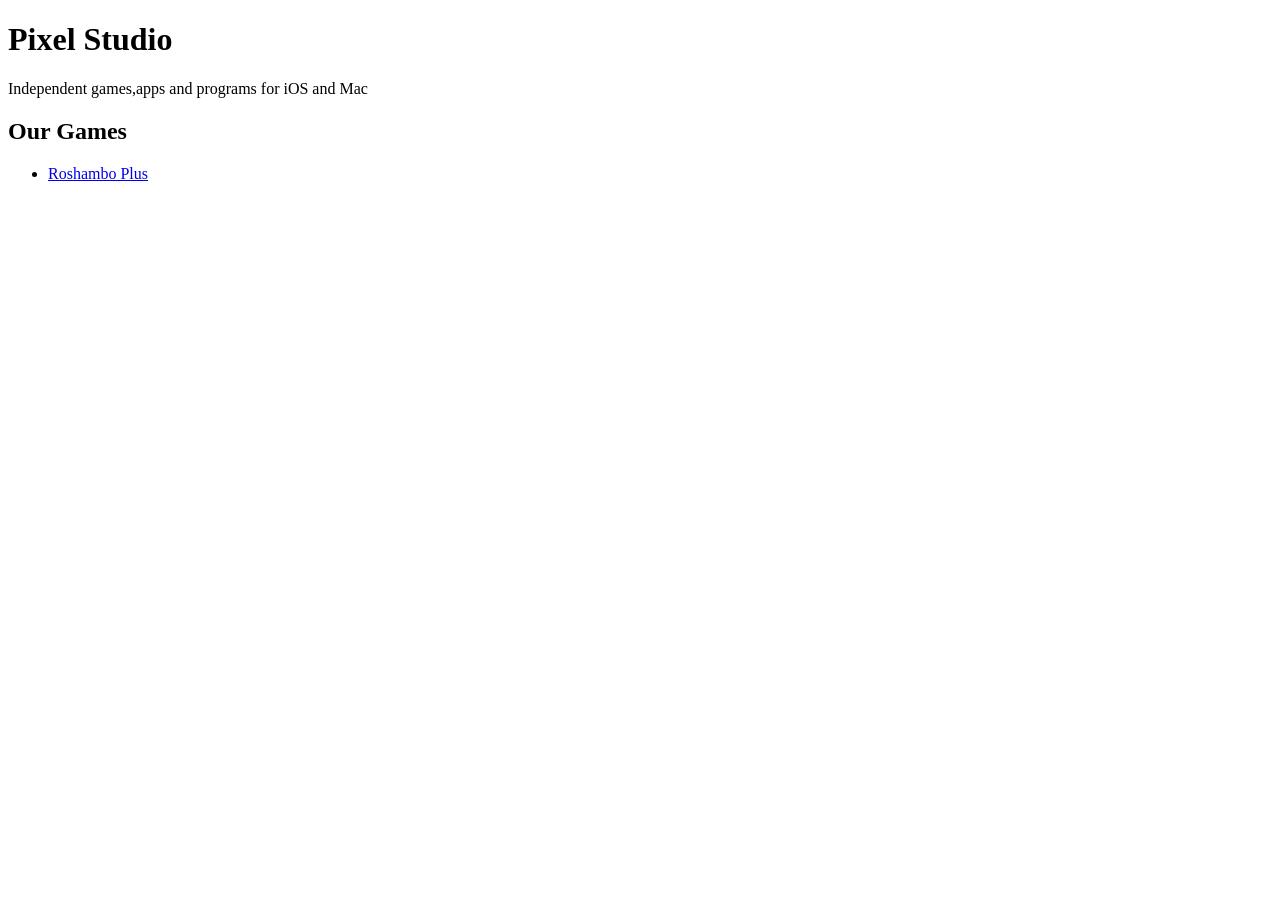
==== index.html @ 21929b38 "Create basic index.html" ====
<!DOCTYPE html>
<html lang="en">
<head>
  <meta charset="UTF-8">
  <meta name="viewport"
        content="width=device-width, initial-scale=1">
  <title>Creative Crow Development</title>
</head>
<body>
  <h1>Pixel Studio</h1>
  <p>Independent games,apps and programs for iOS and Mac</p>

  <h2>Our Games</h2>
  <ul>
    <li><a href="roshambo-plus/">
      Roshambo Plus
    </a></li>
  </ul>
</body>
</html>
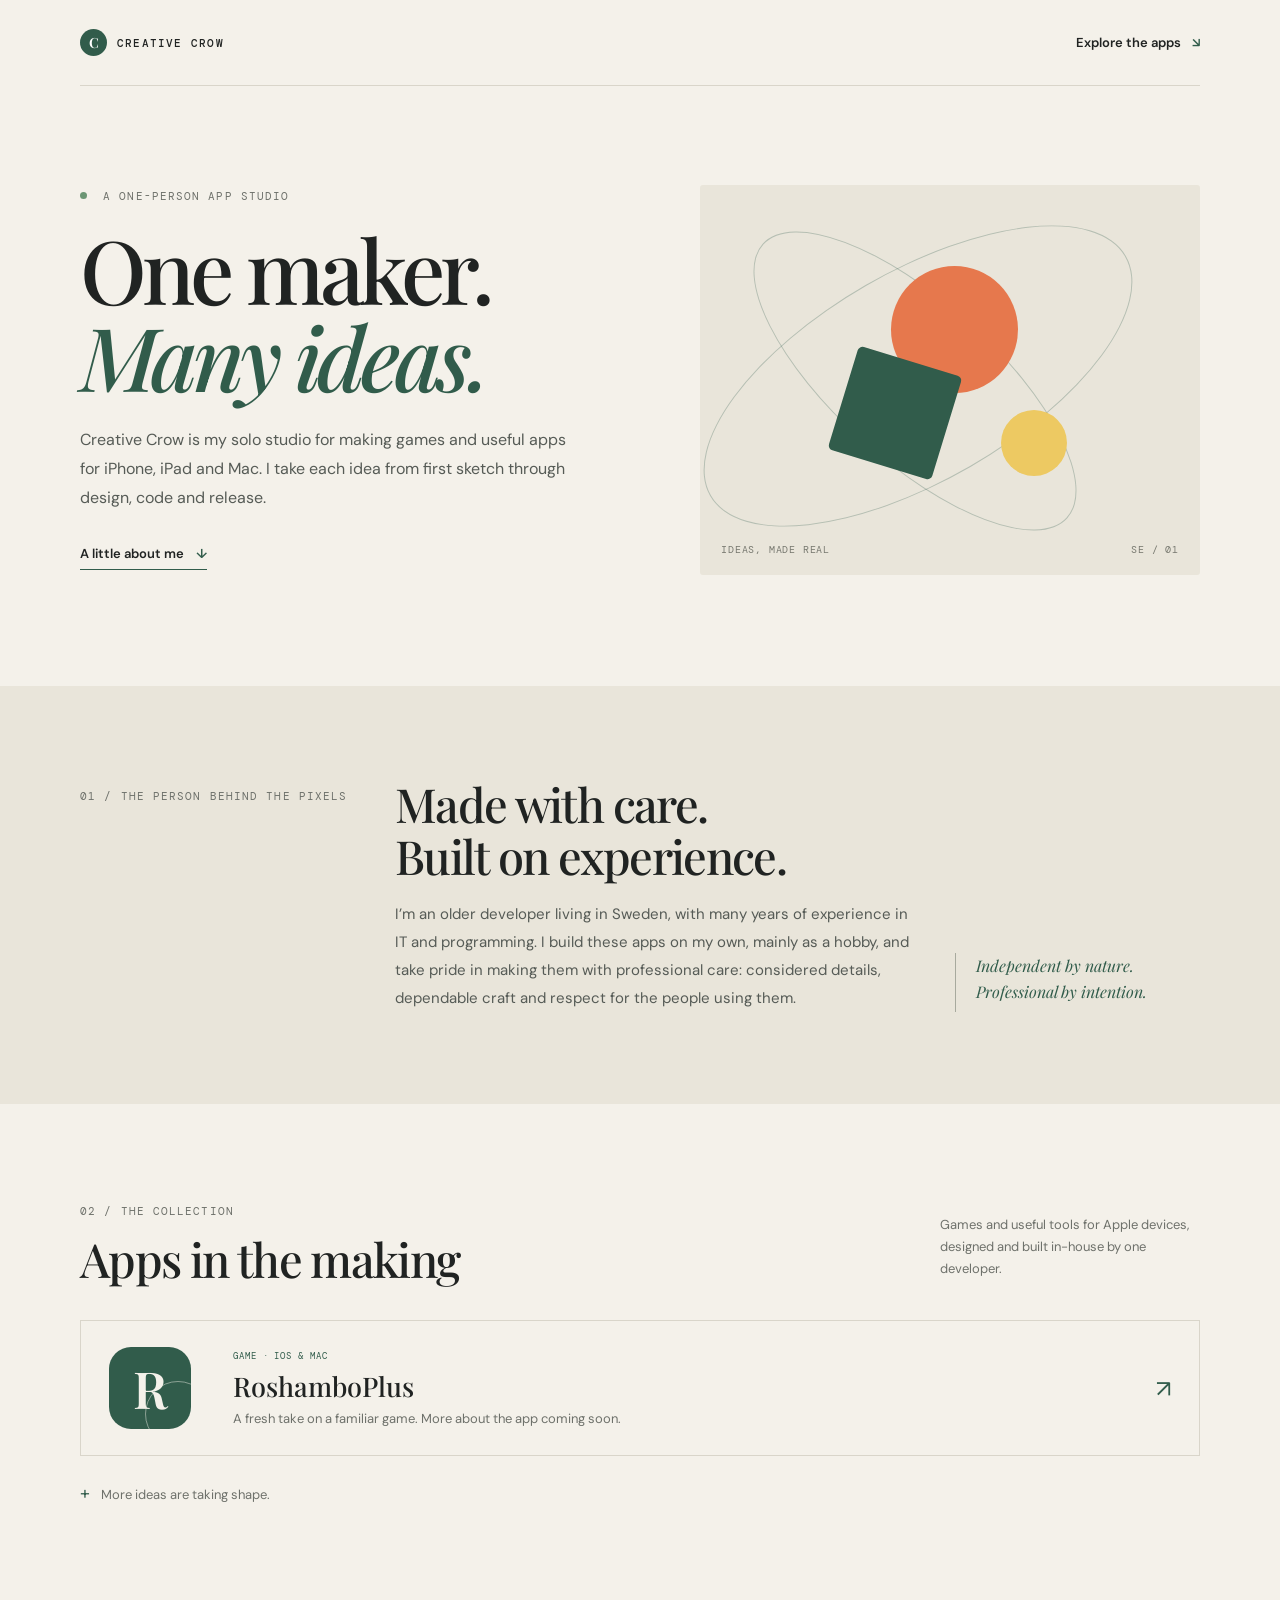
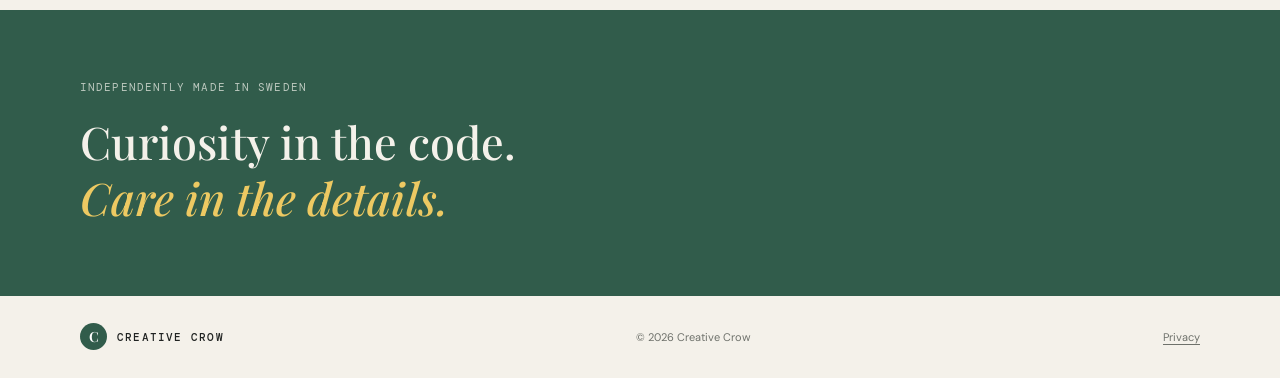
==== commit c16c54fe: "feature: Template info for roshambo-plus" ====
--- a/index.html
+++ b/index.html
@@ -1,20 +1,64 @@
-<!DOCTYPE html>
+<!doctype html>
 <html lang="en">
 <head>
-  <meta charset="UTF-8">
-  <meta name="viewport"
-        content="width=device-width, initial-scale=1">
-  <title>Creative Crow Development</title>
+  <meta charset="utf-8">
+  <meta name="viewport" content="width=device-width, initial-scale=1">
+  <meta name="theme-color" content="#f4f1ea">
+  <meta name="description" content="Independent iOS and Mac apps, thoughtfully made in Sweden by an experienced developer.">
+  <title>Creative Crow — Independent apps, thoughtfully made</title>
+  <link rel="stylesheet" href="styles.css">
 </head>
 <body>
-  <h1>Pixel Studio</h1>
-  <p>Independent games,apps and programs for iOS and Mac</p>
+  <header class="site-header wrap">
+    <a class="wordmark" href="index.html" aria-label="Creative Crow home"><span class="wordmark-mark">C</span> CREATIVE CROW</a>
+    <a class="header-link" href="#apps">Explore the apps <span aria-hidden="true">↘</span></a>
+  </header>
 
-  <h2>Our Games</h2>
-  <ul>
-    <li><a href="roshambo-plus/">
-      Roshambo Plus
-    </a></li>
-  </ul>
+  <main>
+    <section class="hero wrap">
+      <div class="hero-copy">
+        <p class="eyebrow"><span class="status-dot"></span> A one-person app studio</p>
+        <h1>One maker.<br><em>Many ideas.</em></h1>
+        <p class="hero-lede">Creative Crow is my solo studio for making games and useful apps for iPhone, iPad and Mac. I take each idea from first sketch through design, code and release.</p>
+        <a class="text-link" href="#about">A little about me <span aria-hidden="true">↓</span></a>
+      </div>
+      <div class="hero-art" aria-label="Creative Crow studio mark: three colourful shapes in motion" role="img">
+        <div class="orbit orbit-one"></div><div class="orbit orbit-two"></div>
+        <div class="art-sun"></div><div class="art-square"></div><div class="art-orb"></div>
+        <span class="art-caption">IDEAS, MADE REAL</span>
+        <span class="art-index">SE / 01</span>
+      </div>
+    </section>
+
+    <section class="about-band" id="about">
+      <div class="wrap about-grid">
+        <p class="eyebrow">01 / The person behind the pixels</p>
+        <div>
+          <h2>Made with care.<br>Built on experience.</h2>
+          <p>I’m an older developer living in Sweden, with many years of experience in IT and programming. I build these apps on my own, mainly as a hobby, and take pride in making them with professional care: considered details, dependable craft and respect for the people using them.</p>
+        </div>
+        <div class="about-note"><span class="note-line"></span><p>Independent by nature.<br>Professional by intention.</p></div>
+      </div>
+    </section>
+
+    <section class="apps-section wrap" id="apps">
+      <div class="section-heading">
+        <div><p class="eyebrow">02 / The collection</p><h2>Apps in the making</h2></div>
+        <p class="section-intro">Games and useful tools for Apple devices, designed and built in-house by one developer.</p>
+      </div>
+      <a class="app-card" href="roshambo-plus/">
+        <div class="app-icon" aria-hidden="true"><span>R</span><i></i></div>
+        <div class="app-info"><p class="eyebrow">GAME · iOS &amp; MAC</p><h3>RoshamboPlus</h3><p>A fresh take on a familiar game. More about the app coming soon.</p></div>
+        <span class="card-arrow" aria-label="View RoshamboPlus">↗</span>
+      </a>
+      <p class="coming-note"><span>+</span> More ideas are taking shape.</p>
+    </section>
+
+    <section class="closing-band">
+      <div class="wrap closing-content"><p class="eyebrow">INDEPENDENTLY MADE IN SWEDEN</p><p>Curiosity in the code.<br><em>Care in the details.</em></p></div>
+    </section>
+  </main>
+
+  <footer class="site-footer wrap"><a class="wordmark" href="index.html"><span class="wordmark-mark">C</span> CREATIVE CROW</a><span>© <span id="year">2026</span> Creative Crow</span><a href="roshambo-plus/privacy.html">Privacy</a></footer>
 </body>
 </html>
--- a/styles.css
+++ b/styles.css
@@ -0,0 +1,10 @@
+@import url('https://fonts.googleapis.com/css2?family=DM+Mono:wght@400;500&family=DM+Sans:wght@400;500;600;700&family=Playfair+Display:ital,wght@0,500;0,600;1,500;1,600&display=swap');
+
+:root{--paper:#f4f1ea;--ink:#202322;--muted:#6e716b;--line:#d9d5ca;--green:#315c4b;--orange:#e6784d;--yellow:#edc962;--display:'Playfair Display',Georgia,serif;--body:'DM Sans',Arial,sans-serif;--mono:'DM Mono',monospace}
+*{box-sizing:border-box}html{scroll-behavior:smooth}body{margin:0;background:var(--paper);color:var(--ink);font-family:var(--body);-webkit-font-smoothing:antialiased}a{color:inherit;text-decoration:none}.wrap{width:min(1120px,calc(100% - 64px));margin-inline:auto}.site-header{height:86px;display:flex;align-items:center;justify-content:space-between;border-bottom:1px solid var(--line)}.wordmark{display:inline-flex;align-items:center;gap:10px;font:500 11px var(--mono);letter-spacing:.11em}.wordmark-mark{width:27px;height:27px;display:grid;place-items:center;border-radius:50%;background:var(--green);color:#fff;font:600 14px var(--display);letter-spacing:0}.header-link,.text-link{font-size:13px;font-weight:600}.header-link span{margin-left:8px;color:var(--green)}.hero{min-height:600px;display:grid;grid-template-columns:1fr .9fr;align-items:center;gap:65px;padding-block:65px 78px}.eyebrow{margin:0 0 22px;font:11px var(--mono);letter-spacing:.1em;text-transform:uppercase;color:var(--muted)}.status-dot{display:inline-block;width:7px;height:7px;background:#6c9674;border-radius:50%;margin-right:8px;vertical-align:1px}.hero h1{margin:0;font:500 clamp(56px,7vw,88px)/.99 var(--display);letter-spacing:-.055em}.hero h1 em,.closing-content em{color:var(--green);font-weight:500}.hero-lede{max-width:490px;margin:27px 0 29px;color:#565b56;font-size:16px;line-height:1.8}.text-link{display:inline-flex;gap:12px;align-items:center;border-bottom:1px solid var(--green);padding-bottom:7px}.text-link span{color:var(--green)}.hero-art{height:390px;position:relative;overflow:hidden;background:#e9e5da;border-radius:3px}.orbit{position:absolute;border:1px solid rgba(49,92,75,.28);border-radius:50%;transform:rotate(-30deg)}.orbit-one{width:480px;height:210px;top:86px;left:-22px}.orbit-two{width:410px;height:160px;top:116px;left:10px;transform:rotate(42deg)}.art-sun{position:absolute;width:127px;height:127px;background:var(--orange);border-radius:50%;top:81px;left:calc(50% - 59px)}.art-square{position:absolute;width:108px;height:108px;background:var(--green);transform:rotate(17deg);top:174px;left:calc(50% - 109px);border-radius:5px}.art-orb{position:absolute;width:66px;height:66px;background:var(--yellow);border-radius:50%;top:225px;left:calc(50% + 51px)}.art-caption,.art-index{position:absolute;bottom:19px;font:10px var(--mono);letter-spacing:.08em;color:#77786f}.art-caption{left:21px}.art-index{right:21px}.about-band{background:#e9e5da;padding:92px 0}.about-grid{display:grid;grid-template-columns:.8fr 1.5fr .7fr;gap:35px;align-items:start}.about-grid .eyebrow{padding-top:11px}.about-grid h2,.section-heading h2{font:500 clamp(34px,4vw,47px)/1.1 var(--display);letter-spacing:-.035em;margin:0 0 20px}.about-grid>div:nth-child(2)>p{max-width:590px;margin:0;color:#565b56;line-height:1.85;font-size:15px}.about-note{align-self:end;padding:0 0 7px 20px;border-left:1px solid #a8aa9e}.about-note p{font:italic 16px/1.65 var(--display);color:var(--green);margin:0}.apps-section{padding-block:100px 105px}.section-heading{display:flex;justify-content:space-between;align-items:end;margin-bottom:35px}.section-heading .eyebrow{margin-bottom:15px}.section-heading h2{margin:0}.section-intro{max-width:260px;color:var(--muted);font-size:13px;line-height:1.7;margin:0 0 5px}.app-card{display:grid;grid-template-columns:100px 1fr 50px;gap:24px;align-items:center;padding:26px 28px;border:1px solid var(--line);transition:background .2s,border-color .2s}.app-card:hover{background:#ede9de;border-color:#b7b6aa}.app-icon{height:82px;width:82px;background:var(--green);border-radius:22px;display:grid;place-items:center;position:relative;overflow:hidden;color:var(--paper)}.app-icon span{font:600 51px var(--display);z-index:1}.app-icon i{position:absolute;width:66px;height:66px;border:1px solid rgba(244,241,234,.46);border-radius:50%;top:34px;left:36px}.app-info .eyebrow{margin:0 0 6px;font-size:9px;color:var(--green)}.app-info h3{font:500 27px var(--display);margin:0 0 6px}.app-info>p:last-child{margin:0;font-size:13px;color:var(--muted)}.card-arrow{justify-self:end;font-size:24px;color:var(--green)}.coming-note{margin:25px 0 0;color:var(--muted);font-size:13px}.coming-note span{color:var(--green);font-size:18px;margin-right:8px}.closing-band{background:var(--green);color:var(--paper);padding:70px 0}.closing-content .eyebrow{color:#bbc8be;margin-bottom:19px}.closing-content>p:last-child{font:500 clamp(30px,4vw,45px)/1.25 var(--display);margin:0}.closing-content em{color:var(--yellow)}.site-footer{min-height:82px;display:flex;justify-content:space-between;align-items:center;color:var(--muted);font-size:11px}.site-footer .wordmark{color:var(--ink)}.site-footer>a:last-child{text-decoration:underline;text-underline-offset:3px}
+
+/* App pages */
+.page-main{padding:55px 0 100px}.breadcrumb{font:11px var(--mono);color:var(--muted);margin:0 0 58px}.breadcrumb a{text-decoration:underline;text-underline-offset:3px}.product-hero{display:grid;grid-template-columns:1.2fr .8fr;gap:50px;align-items:center;padding-bottom:70px;border-bottom:1px solid var(--line)}.product-hero h1{font:500 clamp(54px,8vw,88px)/1 var(--display);letter-spacing:-.055em;margin:0 0 22px}.product-hero .lead{max-width:500px;color:#565b56;font-size:16px;line-height:1.8;margin:0}.product-stamp{height:260px;background:var(--green);display:grid;place-items:center;position:relative;overflow:hidden}.product-stamp:before,.product-stamp:after{content:"";position:absolute;width:300px;height:120px;border:1px solid rgba(244,241,234,.32);border-radius:50%;transform:rotate(-38deg)}.product-stamp:after{transform:rotate(38deg)}.stamp-letter{position:relative;z-index:1;color:var(--paper);font:500 135px/.8 var(--display)}.product-section{display:grid;grid-template-columns:.65fr 1.35fr;gap:40px;padding:55px 0;border-bottom:1px solid var(--line)}.product-section h2{font:500 31px var(--display);margin:0}.product-section p{margin:0;color:#565b56;font-size:15px;line-height:1.85;max-width:650px}.draft-note{margin-top:22px;padding:16px 18px;background:#ebe7dc;border-left:2px solid var(--orange);font-size:13px;line-height:1.7;color:#595c56}.policy-section{padding:28px 0;border-bottom:1px solid var(--line)}.policy-section h2{font:500 22px var(--display);margin:0 0 10px}.policy-section p{max-width:700px;margin:0;color:#565b56;font-size:14px;line-height:1.8}.page-actions{display:flex;gap:24px;margin-top:32px;font-size:13px}.page-actions a{text-decoration:underline;text-underline-offset:4px}.page-actions a:hover{color:var(--green)}
+
+@media(max-width:760px){.wrap{width:min(100% - 40px,560px)}.site-header{height:70px}.hero{grid-template-columns:1fr;gap:38px;padding-block:64px}.hero h1{font-size:clamp(56px,14vw,78px)}.hero-art{height:310px}.about-band{padding:65px 0}.about-grid{grid-template-columns:1fr;gap:20px}.about-grid .eyebrow{padding:0}.about-note{margin-top:7px}.apps-section{padding-block:70px}.section-heading{display:block}.section-intro{margin-top:17px}.app-card{grid-template-columns:66px 1fr 22px;gap:15px;padding:19px 15px}.app-icon{width:62px;height:62px;border-radius:17px}.app-icon span{font-size:40px}.app-icon i{width:52px;height:52px;top:25px;left:28px}.app-info h3{font-size:23px}.app-info>p:last-child{line-height:1.5}.site-footer{gap:12px;flex-wrap:wrap;padding-block:18px}.site-footer .wordmark{width:100%}.product-hero{grid-template-columns:1fr;gap:30px;padding-bottom:45px}.product-stamp{height:200px}.stamp-letter{font-size:108px}.breadcrumb{margin-bottom:38px}.page-main{padding-top:35px}.product-section{grid-template-columns:1fr;gap:14px;padding:34px 0}}
+@media(prefers-reduced-motion:reduce){html{scroll-behavior:auto}*,*::before,*::after{transition:none!important}}
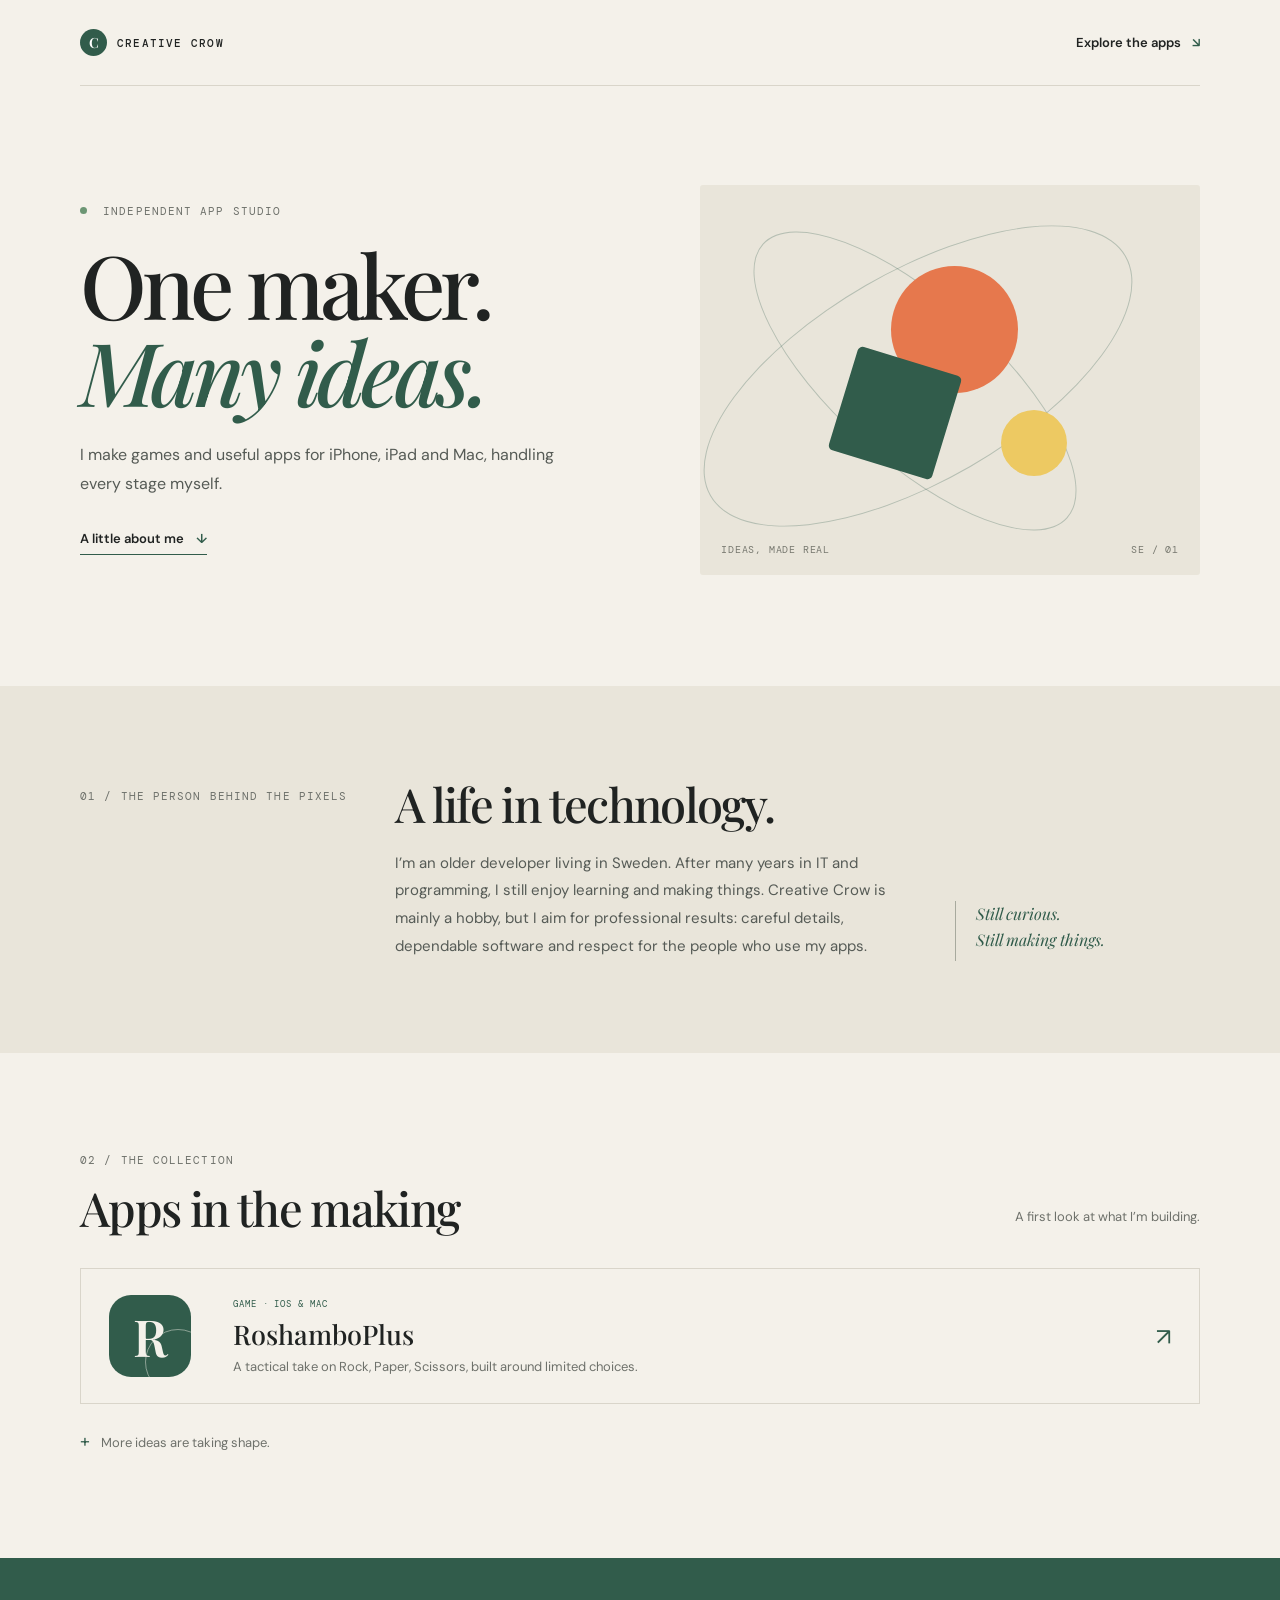
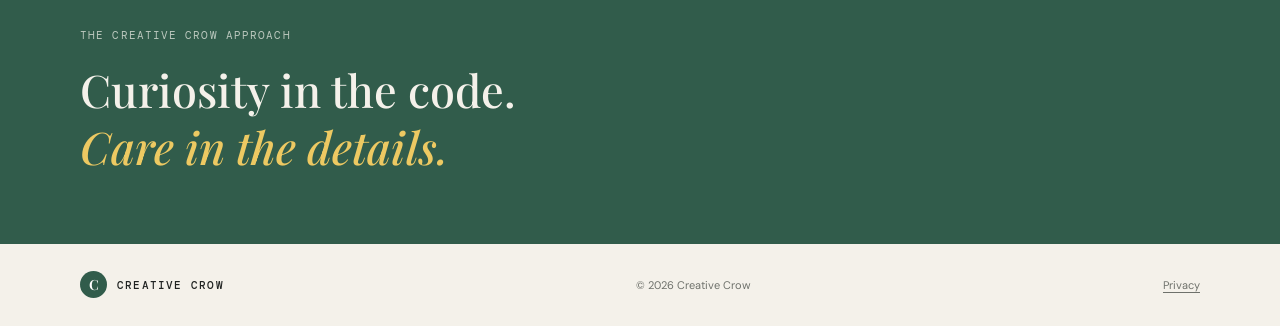
==== commit 8917b6c5: "feature: Presentation of roshambo plus Has filled in descriptions and privacy statement so I can lin" ====
--- a/index.html
+++ b/index.html
@@ -17,9 +17,9 @@
   <main>
     <section class="hero wrap">
       <div class="hero-copy">
-        <p class="eyebrow"><span class="status-dot"></span> A one-person app studio</p>
+        <p class="eyebrow"><span class="status-dot"></span> Independent app studio</p>
         <h1>One maker.<br><em>Many ideas.</em></h1>
-        <p class="hero-lede">Creative Crow is my solo studio for making games and useful apps for iPhone, iPad and Mac. I take each idea from first sketch through design, code and release.</p>
+        <p class="hero-lede">I make games and useful apps for iPhone, iPad and Mac, handling every stage myself.</p>
         <a class="text-link" href="#about">A little about me <span aria-hidden="true">↓</span></a>
       </div>
       <div class="hero-art" aria-label="Creative Crow studio mark: three colourful shapes in motion" role="img">
@@ -34,28 +34,28 @@
       <div class="wrap about-grid">
         <p class="eyebrow">01 / The person behind the pixels</p>
         <div>
-          <h2>Made with care.<br>Built on experience.</h2>
-          <p>I’m an older developer living in Sweden, with many years of experience in IT and programming. I build these apps on my own, mainly as a hobby, and take pride in making them with professional care: considered details, dependable craft and respect for the people using them.</p>
+          <h2>A life in technology.</h2>
+          <p>I’m an older developer living in Sweden. After many years in IT and programming, I still enjoy learning and making things. Creative Crow is mainly a hobby, but I aim for professional results: careful details, dependable software and respect for the people who use my apps.</p>
         </div>
-        <div class="about-note"><span class="note-line"></span><p>Independent by nature.<br>Professional by intention.</p></div>
+        <div class="about-note"><span class="note-line"></span><p>Still curious.<br>Still making things.</p></div>
       </div>
     </section>
 
     <section class="apps-section wrap" id="apps">
       <div class="section-heading">
         <div><p class="eyebrow">02 / The collection</p><h2>Apps in the making</h2></div>
-        <p class="section-intro">Games and useful tools for Apple devices, designed and built in-house by one developer.</p>
+        <p class="section-intro">A first look at what I’m building.</p>
       </div>
       <a class="app-card" href="roshambo-plus/">
         <div class="app-icon" aria-hidden="true"><span>R</span><i></i></div>
-        <div class="app-info"><p class="eyebrow">GAME · iOS &amp; MAC</p><h3>RoshamboPlus</h3><p>A fresh take on a familiar game. More about the app coming soon.</p></div>
+        <div class="app-info"><p class="eyebrow">GAME · iOS &amp; MAC</p><h3>RoshamboPlus</h3><p>A tactical take on Rock, Paper, Scissors, built around limited choices.</p></div>
         <span class="card-arrow" aria-label="View RoshamboPlus">↗</span>
       </a>
       <p class="coming-note"><span>+</span> More ideas are taking shape.</p>
     </section>
 
     <section class="closing-band">
-      <div class="wrap closing-content"><p class="eyebrow">INDEPENDENTLY MADE IN SWEDEN</p><p>Curiosity in the code.<br><em>Care in the details.</em></p></div>
+      <div class="wrap closing-content"><p class="eyebrow">THE CREATIVE CROW APPROACH</p><p>Curiosity in the code.<br><em>Care in the details.</em></p></div>
     </section>
   </main>
 
--- a/styles.css
+++ b/styles.css
@@ -4,6 +4,7 @@
 *{box-sizing:border-box}html{scroll-behavior:smooth}body{margin:0;background:var(--paper);color:var(--ink);font-family:var(--body);-webkit-font-smoothing:antialiased}a{color:inherit;text-decoration:none}.wrap{width:min(1120px,calc(100% - 64px));margin-inline:auto}.site-header{height:86px;display:flex;align-items:center;justify-content:space-between;border-bottom:1px solid var(--line)}.wordmark{display:inline-flex;align-items:center;gap:10px;font:500 11px var(--mono);letter-spacing:.11em}.wordmark-mark{width:27px;height:27px;display:grid;place-items:center;border-radius:50%;background:var(--green);color:#fff;font:600 14px var(--display);letter-spacing:0}.header-link,.text-link{font-size:13px;font-weight:600}.header-link span{margin-left:8px;color:var(--green)}.hero{min-height:600px;display:grid;grid-template-columns:1fr .9fr;align-items:center;gap:65px;padding-block:65px 78px}.eyebrow{margin:0 0 22px;font:11px var(--mono);letter-spacing:.1em;text-transform:uppercase;color:var(--muted)}.status-dot{display:inline-block;width:7px;height:7px;background:#6c9674;border-radius:50%;margin-right:8px;vertical-align:1px}.hero h1{margin:0;font:500 clamp(56px,7vw,88px)/.99 var(--display);letter-spacing:-.055em}.hero h1 em,.closing-content em{color:var(--green);font-weight:500}.hero-lede{max-width:490px;margin:27px 0 29px;color:#565b56;font-size:16px;line-height:1.8}.text-link{display:inline-flex;gap:12px;align-items:center;border-bottom:1px solid var(--green);padding-bottom:7px}.text-link span{color:var(--green)}.hero-art{height:390px;position:relative;overflow:hidden;background:#e9e5da;border-radius:3px}.orbit{position:absolute;border:1px solid rgba(49,92,75,.28);border-radius:50%;transform:rotate(-30deg)}.orbit-one{width:480px;height:210px;top:86px;left:-22px}.orbit-two{width:410px;height:160px;top:116px;left:10px;transform:rotate(42deg)}.art-sun{position:absolute;width:127px;height:127px;background:var(--orange);border-radius:50%;top:81px;left:calc(50% - 59px)}.art-square{position:absolute;width:108px;height:108px;background:var(--green);transform:rotate(17deg);top:174px;left:calc(50% - 109px);border-radius:5px}.art-orb{position:absolute;width:66px;height:66px;background:var(--yellow);border-radius:50%;top:225px;left:calc(50% + 51px)}.art-caption,.art-index{position:absolute;bottom:19px;font:10px var(--mono);letter-spacing:.08em;color:#77786f}.art-caption{left:21px}.art-index{right:21px}.about-band{background:#e9e5da;padding:92px 0}.about-grid{display:grid;grid-template-columns:.8fr 1.5fr .7fr;gap:35px;align-items:start}.about-grid .eyebrow{padding-top:11px}.about-grid h2,.section-heading h2{font:500 clamp(34px,4vw,47px)/1.1 var(--display);letter-spacing:-.035em;margin:0 0 20px}.about-grid>div:nth-child(2)>p{max-width:590px;margin:0;color:#565b56;line-height:1.85;font-size:15px}.about-note{align-self:end;padding:0 0 7px 20px;border-left:1px solid #a8aa9e}.about-note p{font:italic 16px/1.65 var(--display);color:var(--green);margin:0}.apps-section{padding-block:100px 105px}.section-heading{display:flex;justify-content:space-between;align-items:end;margin-bottom:35px}.section-heading .eyebrow{margin-bottom:15px}.section-heading h2{margin:0}.section-intro{max-width:260px;color:var(--muted);font-size:13px;line-height:1.7;margin:0 0 5px}.app-card{display:grid;grid-template-columns:100px 1fr 50px;gap:24px;align-items:center;padding:26px 28px;border:1px solid var(--line);transition:background .2s,border-color .2s}.app-card:hover{background:#ede9de;border-color:#b7b6aa}.app-icon{height:82px;width:82px;background:var(--green);border-radius:22px;display:grid;place-items:center;position:relative;overflow:hidden;color:var(--paper)}.app-icon span{font:600 51px var(--display);z-index:1}.app-icon i{position:absolute;width:66px;height:66px;border:1px solid rgba(244,241,234,.46);border-radius:50%;top:34px;left:36px}.app-info .eyebrow{margin:0 0 6px;font-size:9px;color:var(--green)}.app-info h3{font:500 27px var(--display);margin:0 0 6px}.app-info>p:last-child{margin:0;font-size:13px;color:var(--muted)}.card-arrow{justify-self:end;font-size:24px;color:var(--green)}.coming-note{margin:25px 0 0;color:var(--muted);font-size:13px}.coming-note span{color:var(--green);font-size:18px;margin-right:8px}.closing-band{background:var(--green);color:var(--paper);padding:70px 0}.closing-content .eyebrow{color:#bbc8be;margin-bottom:19px}.closing-content>p:last-child{font:500 clamp(30px,4vw,45px)/1.25 var(--display);margin:0}.closing-content em{color:var(--yellow)}.site-footer{min-height:82px;display:flex;justify-content:space-between;align-items:center;color:var(--muted);font-size:11px}.site-footer .wordmark{color:var(--ink)}.site-footer>a:last-child{text-decoration:underline;text-underline-offset:3px}
 
 /* App pages */
+.product-stamp.product-icon{background:transparent;overflow:visible}.product-stamp.product-icon:before,.product-stamp.product-icon:after{display:none}.product-icon img{display:block;width:min(100%,260px);aspect-ratio:1;object-fit:contain;border-radius:22px;box-shadow:0 20px 45px rgba(23,33,62,.18)}
 .page-main{padding:55px 0 100px}.breadcrumb{font:11px var(--mono);color:var(--muted);margin:0 0 58px}.breadcrumb a{text-decoration:underline;text-underline-offset:3px}.product-hero{display:grid;grid-template-columns:1.2fr .8fr;gap:50px;align-items:center;padding-bottom:70px;border-bottom:1px solid var(--line)}.product-hero h1{font:500 clamp(54px,8vw,88px)/1 var(--display);letter-spacing:-.055em;margin:0 0 22px}.product-hero .lead{max-width:500px;color:#565b56;font-size:16px;line-height:1.8;margin:0}.product-stamp{height:260px;background:var(--green);display:grid;place-items:center;position:relative;overflow:hidden}.product-stamp:before,.product-stamp:after{content:"";position:absolute;width:300px;height:120px;border:1px solid rgba(244,241,234,.32);border-radius:50%;transform:rotate(-38deg)}.product-stamp:after{transform:rotate(38deg)}.stamp-letter{position:relative;z-index:1;color:var(--paper);font:500 135px/.8 var(--display)}.product-section{display:grid;grid-template-columns:.65fr 1.35fr;gap:40px;padding:55px 0;border-bottom:1px solid var(--line)}.product-section h2{font:500 31px var(--display);margin:0}.product-section p{margin:0;color:#565b56;font-size:15px;line-height:1.85;max-width:650px}.draft-note{margin-top:22px;padding:16px 18px;background:#ebe7dc;border-left:2px solid var(--orange);font-size:13px;line-height:1.7;color:#595c56}.policy-section{padding:28px 0;border-bottom:1px solid var(--line)}.policy-section h2{font:500 22px var(--display);margin:0 0 10px}.policy-section p{max-width:700px;margin:0;color:#565b56;font-size:14px;line-height:1.8}.page-actions{display:flex;gap:24px;margin-top:32px;font-size:13px}.page-actions a{text-decoration:underline;text-underline-offset:4px}.page-actions a:hover{color:var(--green)}
 
 @media(max-width:760px){.wrap{width:min(100% - 40px,560px)}.site-header{height:70px}.hero{grid-template-columns:1fr;gap:38px;padding-block:64px}.hero h1{font-size:clamp(56px,14vw,78px)}.hero-art{height:310px}.about-band{padding:65px 0}.about-grid{grid-template-columns:1fr;gap:20px}.about-grid .eyebrow{padding:0}.about-note{margin-top:7px}.apps-section{padding-block:70px}.section-heading{display:block}.section-intro{margin-top:17px}.app-card{grid-template-columns:66px 1fr 22px;gap:15px;padding:19px 15px}.app-icon{width:62px;height:62px;border-radius:17px}.app-icon span{font-size:40px}.app-icon i{width:52px;height:52px;top:25px;left:28px}.app-info h3{font-size:23px}.app-info>p:last-child{line-height:1.5}.site-footer{gap:12px;flex-wrap:wrap;padding-block:18px}.site-footer .wordmark{width:100%}.product-hero{grid-template-columns:1fr;gap:30px;padding-bottom:45px}.product-stamp{height:200px}.stamp-letter{font-size:108px}.breadcrumb{margin-bottom:38px}.page-main{padding-top:35px}.product-section{grid-template-columns:1fr;gap:14px;padding:34px 0}}
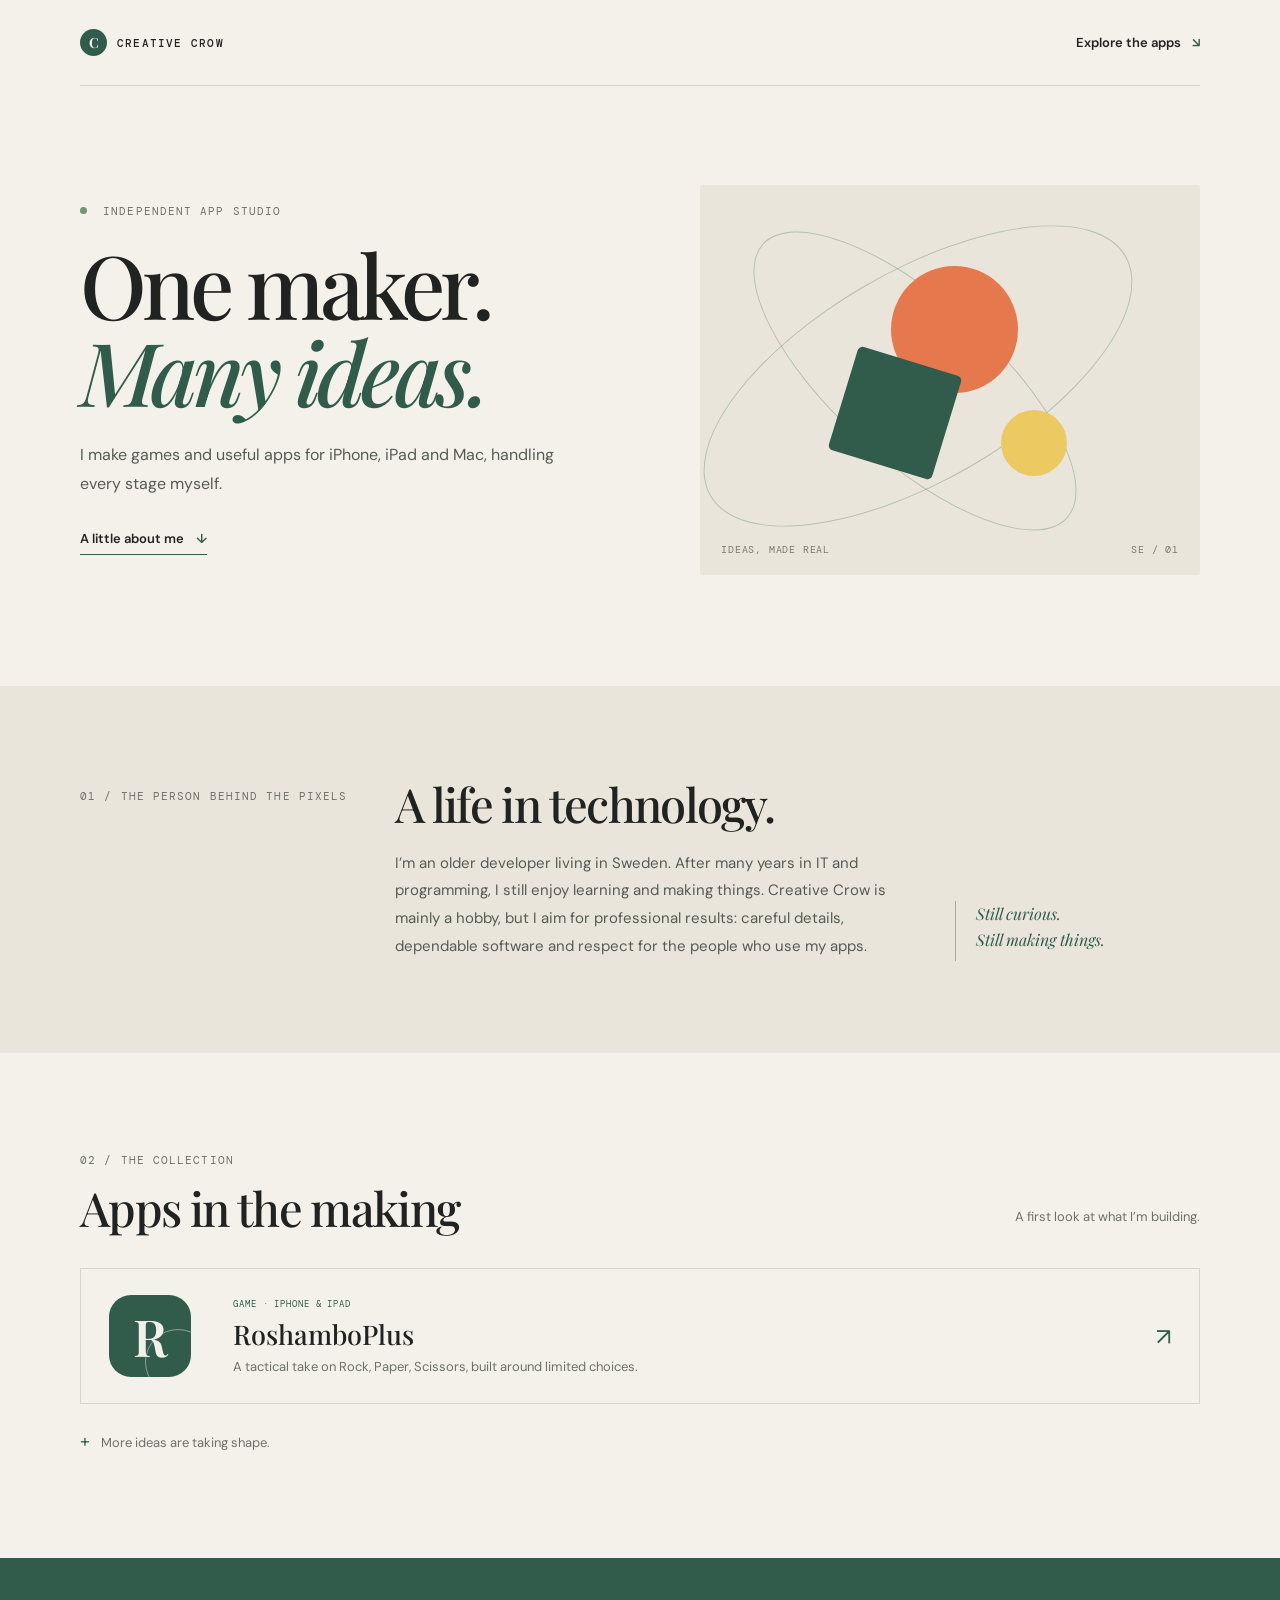
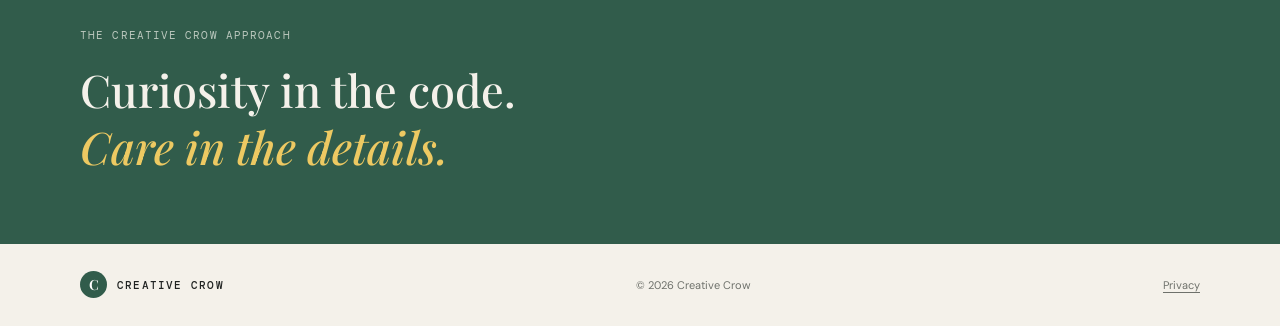
==== commit e5acd766: "fix: Targets for roshambo (only ios/ipad)" ====
--- a/index.html
+++ b/index.html
@@ -48,7 +48,7 @@
       </div>
       <a class="app-card" href="roshambo-plus/">
         <div class="app-icon" aria-hidden="true"><span>R</span><i></i></div>
-        <div class="app-info"><p class="eyebrow">GAME · iOS &amp; MAC</p><h3>RoshamboPlus</h3><p>A tactical take on Rock, Paper, Scissors, built around limited choices.</p></div>
+        <div class="app-info"><p class="eyebrow">GAME · iPhone &amp; iPad</p><h3>RoshamboPlus</h3><p>A tactical take on Rock, Paper, Scissors, built around limited choices.</p></div>
         <span class="card-arrow" aria-label="View RoshamboPlus">↗</span>
       </a>
       <p class="coming-note"><span>+</span> More ideas are taking shape.</p>
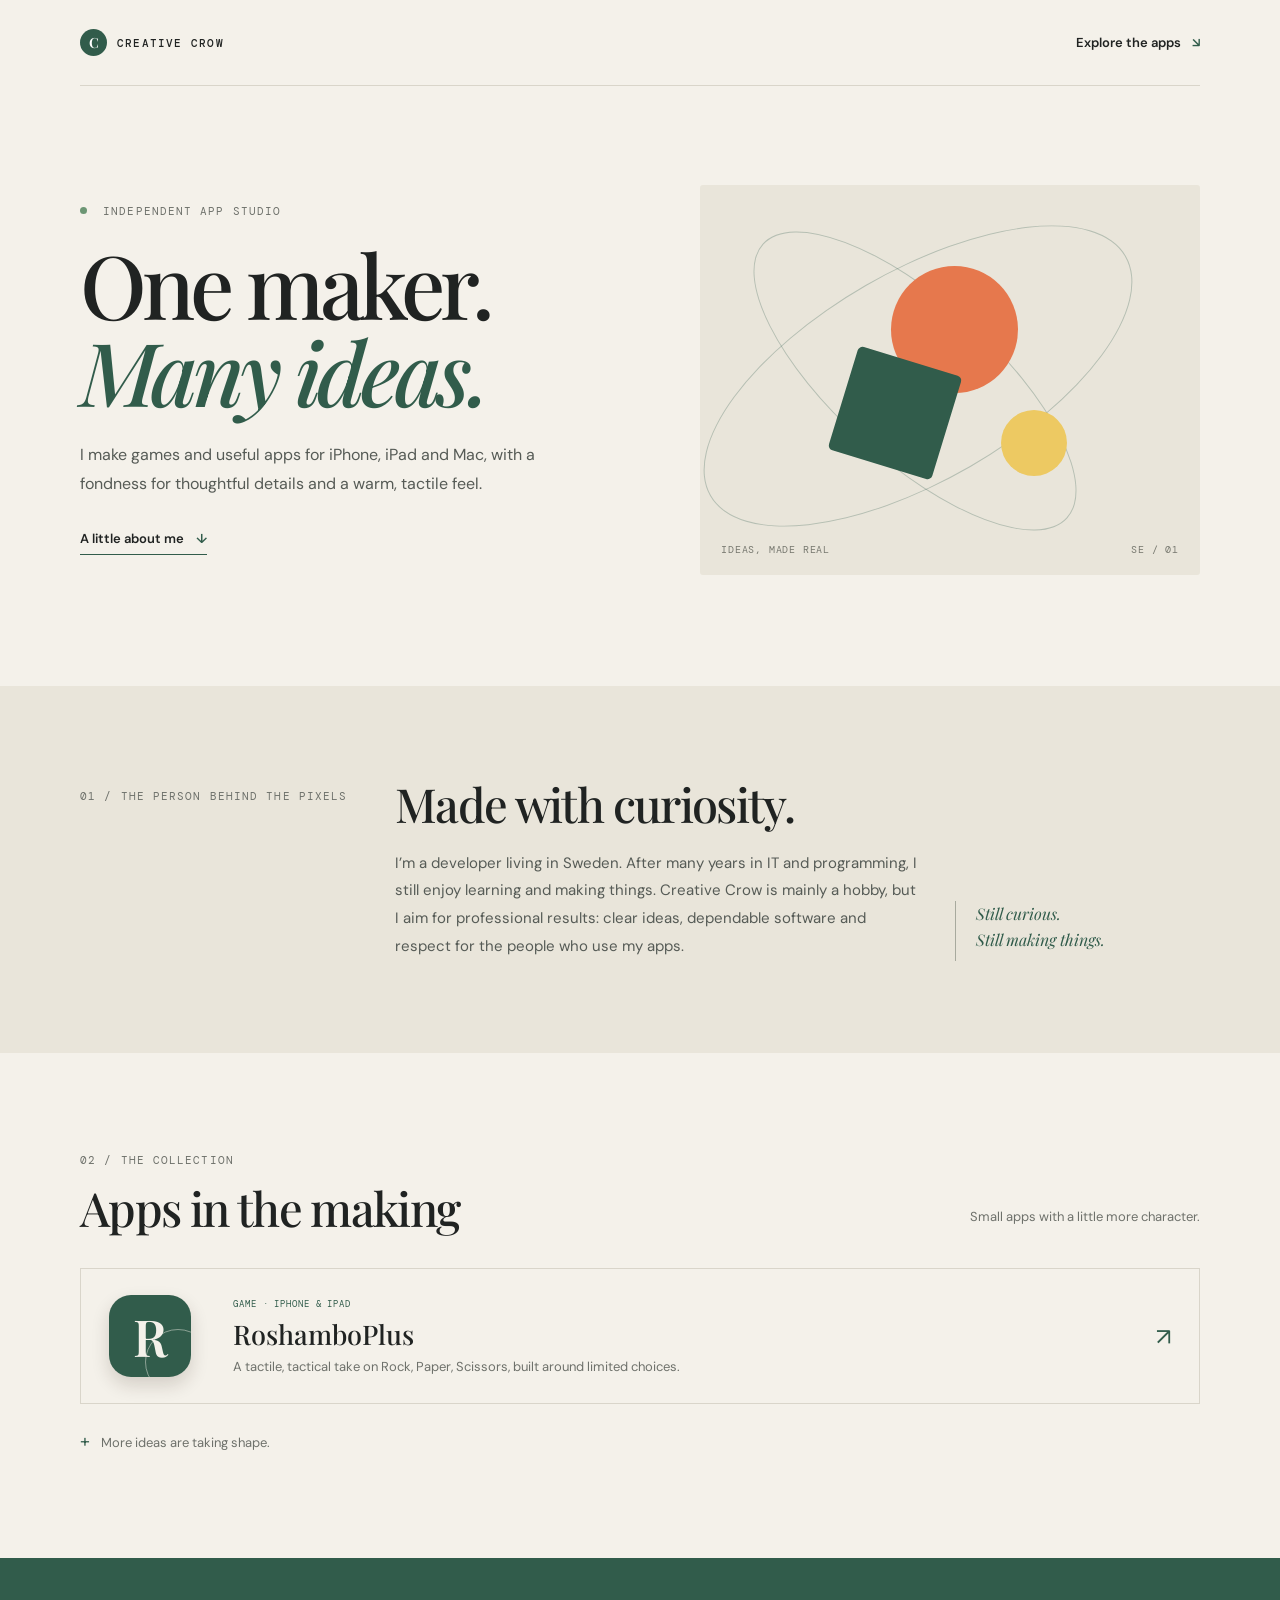
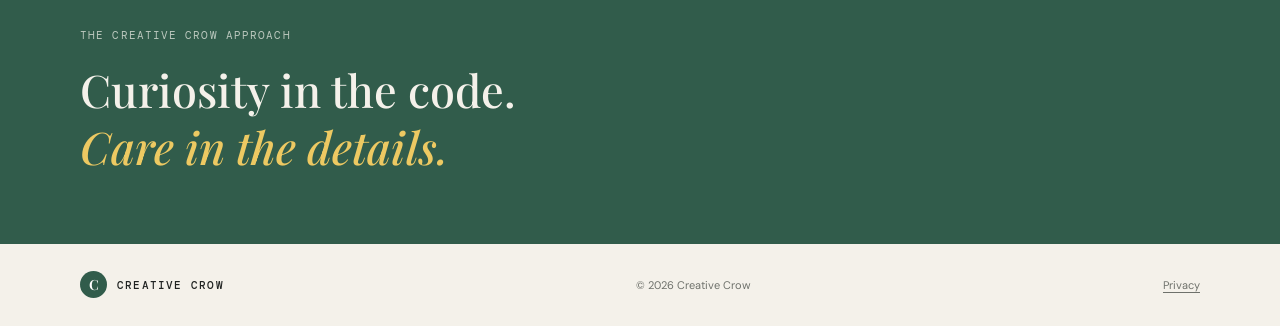
==== commit b44b6b68: "feature: Updated look and feel for RoshamboPlus to match app" ====
--- a/index.html
+++ b/index.html
@@ -19,7 +19,7 @@
       <div class="hero-copy">
         <p class="eyebrow"><span class="status-dot"></span> Independent app studio</p>
         <h1>One maker.<br><em>Many ideas.</em></h1>
-        <p class="hero-lede">I make games and useful apps for iPhone, iPad and Mac, handling every stage myself.</p>
+        <p class="hero-lede">I make games and useful apps for iPhone, iPad and Mac, with a fondness for thoughtful details and a warm, tactile feel.</p>
         <a class="text-link" href="#about">A little about me <span aria-hidden="true">↓</span></a>
       </div>
       <div class="hero-art" aria-label="Creative Crow studio mark: three colourful shapes in motion" role="img">
@@ -34,8 +34,8 @@
       <div class="wrap about-grid">
         <p class="eyebrow">01 / The person behind the pixels</p>
         <div>
-          <h2>A life in technology.</h2>
-          <p>I’m an older developer living in Sweden. After many years in IT and programming, I still enjoy learning and making things. Creative Crow is mainly a hobby, but I aim for professional results: careful details, dependable software and respect for the people who use my apps.</p>
+          <h2>Made with curiosity.</h2>
+          <p>I’m a developer living in Sweden. After many years in IT and programming, I still enjoy learning and making things. Creative Crow is mainly a hobby, but I aim for professional results: clear ideas, dependable software and respect for the people who use my apps.</p>
         </div>
         <div class="about-note"><span class="note-line"></span><p>Still curious.<br>Still making things.</p></div>
       </div>
@@ -44,11 +44,11 @@
     <section class="apps-section wrap" id="apps">
       <div class="section-heading">
         <div><p class="eyebrow">02 / The collection</p><h2>Apps in the making</h2></div>
-        <p class="section-intro">A first look at what I’m building.</p>
+        <p class="section-intro">Small apps with a little more character.</p>
       </div>
       <a class="app-card" href="roshambo-plus/">
         <div class="app-icon" aria-hidden="true"><span>R</span><i></i></div>
-        <div class="app-info"><p class="eyebrow">GAME · iPhone &amp; iPad</p><h3>RoshamboPlus</h3><p>A tactical take on Rock, Paper, Scissors, built around limited choices.</p></div>
+        <div class="app-info"><p class="eyebrow">GAME · iPhone &amp; iPad</p><h3>RoshamboPlus</h3><p>A tactile, tactical take on Rock, Paper, Scissors, built around limited choices.</p></div>
         <span class="card-arrow" aria-label="View RoshamboPlus">↗</span>
       </a>
       <p class="coming-note"><span>+</span> More ideas are taking shape.</p>
--- a/styles.css
+++ b/styles.css
@@ -9,3 +9,26 @@
 
 @media(max-width:760px){.wrap{width:min(100% - 40px,560px)}.site-header{height:70px}.hero{grid-template-columns:1fr;gap:38px;padding-block:64px}.hero h1{font-size:clamp(56px,14vw,78px)}.hero-art{height:310px}.about-band{padding:65px 0}.about-grid{grid-template-columns:1fr;gap:20px}.about-grid .eyebrow{padding:0}.about-note{margin-top:7px}.apps-section{padding-block:70px}.section-heading{display:block}.section-intro{margin-top:17px}.app-card{grid-template-columns:66px 1fr 22px;gap:15px;padding:19px 15px}.app-icon{width:62px;height:62px;border-radius:17px}.app-icon span{font-size:40px}.app-icon i{width:52px;height:52px;top:25px;left:28px}.app-info h3{font-size:23px}.app-info>p:last-child{line-height:1.5}.site-footer{gap:12px;flex-wrap:wrap;padding-block:18px}.site-footer .wordmark{width:100%}.product-hero{grid-template-columns:1fr;gap:30px;padding-bottom:45px}.product-stamp{height:200px}.stamp-letter{font-size:108px}.breadcrumb{margin-bottom:38px}.page-main{padding-top:35px}.product-section{grid-template-columns:1fr;gap:14px;padding:34px 0}}
 @media(prefers-reduced-motion:reduce){html{scroll-behavior:auto}*,*::before,*::after{transition:none!important}}
+
+/* RoshamboPlus visual language: felt, walnut, brass and warm ivory. */
+:root{--app-paper:#f4ead3;--app-ink:#2b180f;--app-muted:#78675a;--app-line:#d6bd8a;--app-green:#06483d;--app-orange:#a94a25;--app-yellow:#d7a72b;--app-wood:#713918}
+body.app-page{--paper:var(--app-paper);--ink:var(--app-ink);--muted:var(--app-muted);--line:var(--app-line);--green:var(--app-green);--orange:var(--app-orange);--yellow:var(--app-yellow);background:var(--paper);color:var(--ink)}.app-page .site-header{border-bottom-color:rgba(113,57,24,.22)}.app-page .wordmark-mark{background:var(--green)}.app-page .header-link span,.app-page .text-link span,.app-page .card-arrow,.app-page .coming-note span{color:var(--orange)}.app-page .text-link{border-bottom-color:var(--orange)}
+.app-page .hero-lede,.app-page .about-grid>div:nth-child(2)>p,.app-page .section-intro,.app-page .app-info>p:last-child,.app-page .product-hero .lead,.app-page .product-section p,.app-page .policy-section p{color:#604d3f}.app-page .hero-art,.app-page .about-band{background:#e9d9b8}.app-page .orbit{border-color:rgba(6,72,61,.28)}.app-page .art-sun{background:var(--orange)}.app-page .art-square{background:var(--green)}.app-page .art-orb{background:var(--yellow)}.app-page .art-caption,.app-page .art-index{color:#806b56}.app-page .about-note{border-left-color:#b99c6d}.app-page .about-note p,.app-page .hero h1 em,.app-page .closing-content em{color:var(--green)}
+.app-page .app-card{border-color:#d6bd8a}.app-page .app-card:hover{background:#efe1c6;border-color:#ba9860}.app-page .app-info .eyebrow{color:var(--green)}.app-page .app-icon{background:var(--green)}.app-page .draft-note{background:#ecdfc4;color:#5e493c}.app-page .closing-band{background:var(--green)}.app-page .site-footer{color:#806b56}.app-page .site-footer .wordmark{color:var(--ink)}
+.app-icon{box-shadow:0 8px 18px rgba(43,24,15,.16)}.app-icon img{width:100%;height:100%;object-fit:cover}
+.product-icon img{object-fit:cover;box-shadow:0 20px 45px rgba(43,24,15,.25)}
+.product-showcase{display:grid;grid-template-columns:.8fr 1.2fr;gap:70px;align-items:center;padding:75px 0;border-bottom:1px solid var(--line)}.showcase-copy h2{font:500 clamp(34px,4vw,48px)/1.1 var(--display);letter-spacing:-.035em;margin:0 0 20px}.showcase-copy>p:last-child{max-width:480px;color:#5e493c;line-height:1.85;font-size:15px;margin:0}.screenshot-frame{margin:0;justify-self:center;background:var(--wood);padding:14px;border:2px solid var(--yellow);border-radius:22px;box-shadow:0 18px 35px rgba(43,24,15,.22);max-width:310px}.screenshot-frame img{display:block;width:100%;height:auto;border-radius:12px}.screenshot-frame figcaption{font:10px var(--mono);color:var(--paper);letter-spacing:.06em;text-transform:uppercase;padding:13px 5px 2px}
+@media(max-width:760px){.product-showcase{grid-template-columns:1fr;gap:34px;padding:45px 0}.screenshot-frame{max-width:280px}}
+
+/* Stronger RoshamboPlus palette: game felt, painted pieces and walnut. */
+.app-page{background:var(--app-paper);background-image:linear-gradient(rgba(113,57,24,.035) 1px,transparent 1px),linear-gradient(90deg,rgba(113,57,24,.035) 1px,transparent 1px);background-size:28px 28px}.app-page .site-header{background:var(--app-green);color:var(--app-paper);border-bottom:3px solid var(--app-yellow)}.app-page .site-header .wordmark{color:var(--app-paper)}.app-page .site-header .wordmark-mark{background:var(--app-red,#a94a25);color:var(--app-paper)}.app-page .header-link{color:var(--app-paper)}.app-page .header-link span{color:var(--app-yellow)}
+.app-page .page-main{padding-top:44px}.app-page .breadcrumb{color:#876d55}.app-page .breadcrumb a{color:var(--app-green)}.app-page .product-hero{background:var(--app-green);color:var(--app-paper);border:3px solid var(--app-yellow);border-radius:20px;padding:48px 42px 52px;box-shadow:0 16px 0 rgba(113,57,24,.2);position:relative;overflow:hidden}.app-page .product-hero:before{content:"";position:absolute;inset:12px;border:1px solid rgba(215,167,43,.55);border-radius:12px;pointer-events:none}.app-page .product-hero h1,.app-page .product-hero .eyebrow{position:relative}.app-page .product-hero h1{color:var(--app-paper)}.app-page .product-hero .eyebrow{color:#e8c96b}.app-page .product-hero .lead{color:#f0dfb8}.app-page .product-icon{z-index:1}.app-page .product-icon img{border:8px solid var(--app-wood);box-shadow:0 0 0 3px var(--app-yellow),0 18px 35px rgba(43,24,15,.4)}
+.app-page .product-showcase{border-bottom-color:#c69b51}.app-page .showcase-copy h2,.app-page .product-section h2{color:var(--app-green)}.app-page .showcase-copy .eyebrow,.app-page .product-section>.eyebrow{color:var(--app-orange)}.app-page .screenshot-frame{background:var(--app-wood);border-color:var(--app-yellow)}.app-page .product-section{border-bottom-color:#d6bd8a}.app-page .draft-note{border-left-color:var(--app-orange);border-top:2px solid var(--app-yellow);box-shadow:inset 0 0 0 1px rgba(113,57,24,.12)}.app-page .page-actions a{color:var(--app-green)}.app-page .page-actions a:hover{color:var(--app-orange)}
+.app-page .site-footer{background:var(--app-wood);color:#e9d9b8;padding-inline:24px;min-height:90px}.app-page .site-footer .wordmark{color:var(--app-paper)}.app-page .site-footer .wordmark-mark{background:var(--app-orange)}.app-page .site-footer a:last-child{color:var(--app-yellow)}
+@media(max-width:760px){.app-page .product-hero{padding:34px 22px 38px;border-radius:14px}.app-page .site-footer{padding-inline:20px}}
+
+/* Carry the game-table treatment through the information content. */
+.app-page .product-showcase{margin:38px 0 28px;padding:48px 42px;background:var(--app-wood);color:var(--app-paper);border:3px solid var(--app-yellow);border-radius:18px;box-shadow:0 12px 0 rgba(64,30,12,.16)}.app-page .product-showcase .eyebrow{color:#f0c84c}.app-page .product-showcase h2{color:var(--app-paper)}.app-page .product-showcase .showcase-copy>p:last-child{color:#f0dfc0}.app-page .product-showcase .screenshot-frame{background:var(--app-green);box-shadow:0 0 0 5px rgba(43,24,15,.35),0 18px 35px rgba(31,14,6,.35)}
+.app-page .product-section{margin:20px 0;padding:38px 40px;background:var(--app-green);color:var(--app-paper);border:2px solid var(--app-yellow);border-radius:16px;box-shadow:inset 0 0 0 7px rgba(244,234,211,.04)}.app-page .product-section:nth-of-type(odd){background:#743917;border-color:#d6a82d}.app-page .product-section>.eyebrow{color:#f0c84c;margin-top:7px}.app-page .product-section h2{color:var(--app-paper)}.app-page .product-section p{color:#f1dfbd}.app-page .product-section strong{color:#fff5d8}.app-page .draft-note{background:var(--app-paper);color:#402719;border:0;border-left:7px solid var(--app-orange);border-bottom:4px solid var(--app-yellow);border-radius:8px;box-shadow:0 7px 0 rgba(37,18,7,.2)}.app-page .draft-note strong{color:var(--app-green)}.app-page .product-section .page-actions a{color:#f0c84c}.app-page .product-section .page-actions a:hover{color:#fff5d8}
+.app-page .policy-section{margin:20px 0;padding:32px 38px;background:var(--app-green);border:2px solid var(--app-yellow);border-radius:14px}.app-page .policy-section:nth-of-type(even){background:#743917}.app-page .policy-section h2{color:var(--app-paper)}.app-page .policy-section p{color:#f1dfbd}.app-page .policy-section a{color:#f0c84c;text-decoration:underline;text-underline-offset:3px}
+@media(max-width:760px){.app-page .product-showcase{margin-top:28px;padding:34px 22px}.app-page .product-section,.app-page .policy-section{padding:28px 22px}.app-page .product-section{gap:10px}}
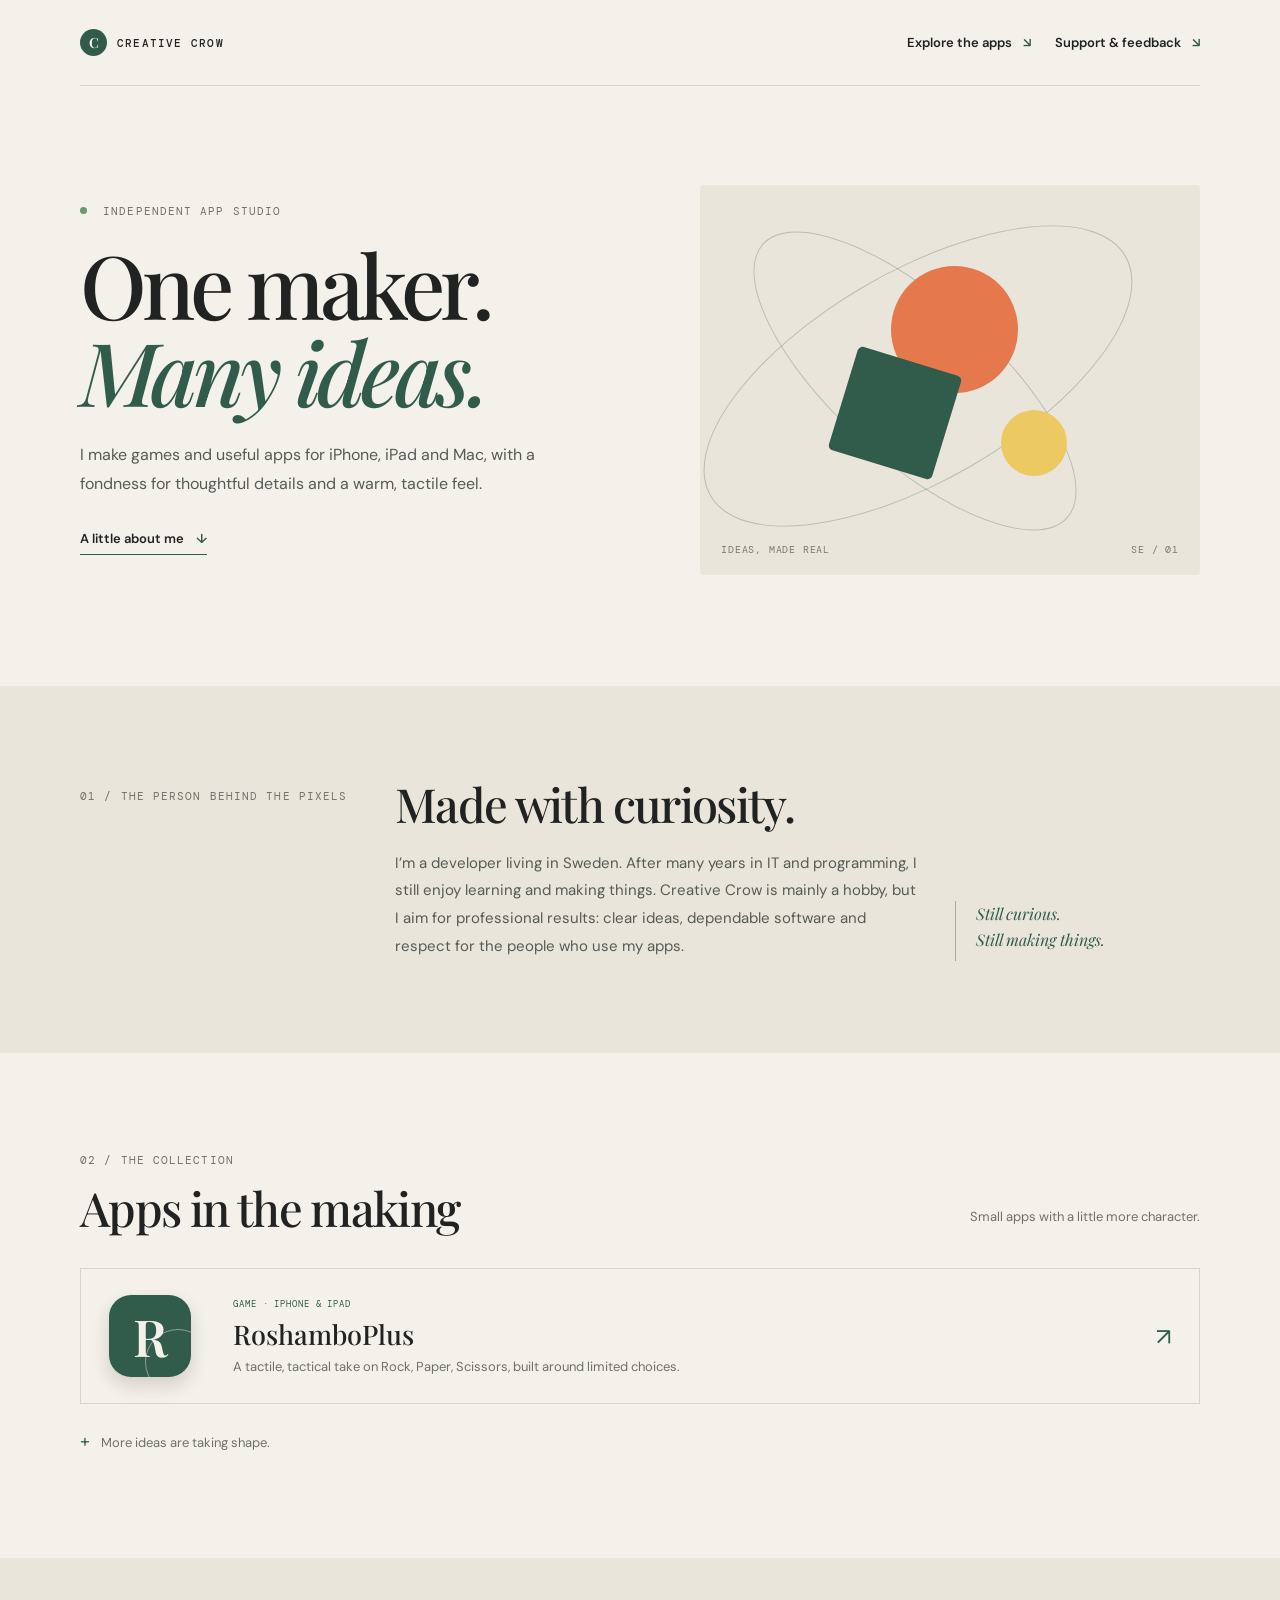
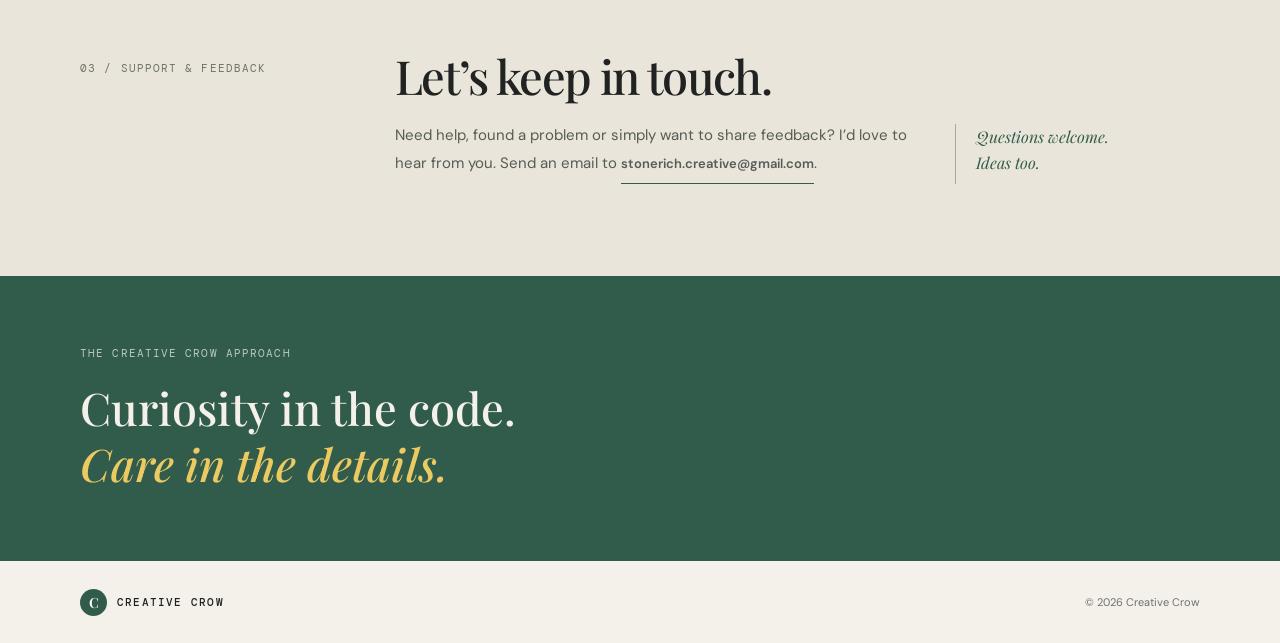
==== commit eee42ee5: "feature: Support part" ====
--- a/index.html
+++ b/index.html
@@ -11,7 +11,10 @@
 <body>
   <header class="site-header wrap">
     <a class="wordmark" href="index.html" aria-label="Creative Crow home"><span class="wordmark-mark">C</span> CREATIVE CROW</a>
-    <a class="header-link" href="#apps">Explore the apps <span aria-hidden="true">↘</span></a>
+    <nav aria-label="Primary navigation">
+      <a class="header-link" href="#apps">Explore the apps <span aria-hidden="true">↘</span></a>
+      <a class="header-link" href="#support">Support &amp; feedback <span aria-hidden="true">↘</span></a>
+    </nav>
   </header>
 
   <main>
@@ -54,11 +57,22 @@
       <p class="coming-note"><span>+</span> More ideas are taking shape.</p>
     </section>
 
+    <section class="about-band" id="support">
+      <div class="wrap about-grid">
+        <p class="eyebrow">03 / Support &amp; feedback</p>
+        <div>
+          <h2>Let’s keep in touch.</h2>
+          <p>Need help, found a problem or simply want to share feedback? I’d love to hear from you. Send an email to <a class="text-link" href="mailto:stonerich.creative@gmail.com">stonerich.creative@gmail.com</a>.</p>
+        </div>
+        <div class="about-note"><span class="note-line"></span><p>Questions welcome.<br>Ideas too.</p></div>
+      </div>
+    </section>
+
     <section class="closing-band">
       <div class="wrap closing-content"><p class="eyebrow">THE CREATIVE CROW APPROACH</p><p>Curiosity in the code.<br><em>Care in the details.</em></p></div>
     </section>
   </main>
 
-  <footer class="site-footer wrap"><a class="wordmark" href="index.html"><span class="wordmark-mark">C</span> CREATIVE CROW</a><span>© <span id="year">2026</span> Creative Crow</span><a href="roshambo-plus/privacy.html">Privacy</a></footer>
+  <footer class="site-footer wrap"><a class="wordmark" href="index.html"><span class="wordmark-mark">C</span> CREATIVE CROW</a><span>© <span id="year">2026</span> Creative Crow</span></footer>
 </body>
 </html>
--- a/styles.css
+++ b/styles.css
@@ -32,3 +32,5 @@
 .app-page .product-section{margin:20px 0;padding:38px 40px;background:var(--app-green);color:var(--app-paper);border:2px solid var(--app-yellow);border-radius:16px;box-shadow:inset 0 0 0 7px rgba(244,234,211,.04)}.app-page .product-section:nth-of-type(odd){background:#743917;border-color:#d6a82d}.app-page .product-section>.eyebrow{color:#f0c84c;margin-top:7px}.app-page .product-section h2{color:var(--app-paper)}.app-page .product-section p{color:#f1dfbd}.app-page .product-section strong{color:#fff5d8}.app-page .draft-note{background:var(--app-paper);color:#402719;border:0;border-left:7px solid var(--app-orange);border-bottom:4px solid var(--app-yellow);border-radius:8px;box-shadow:0 7px 0 rgba(37,18,7,.2)}.app-page .draft-note strong{color:var(--app-green)}.app-page .product-section .page-actions a{color:#f0c84c}.app-page .product-section .page-actions a:hover{color:#fff5d8}
 .app-page .policy-section{margin:20px 0;padding:32px 38px;background:var(--app-green);border:2px solid var(--app-yellow);border-radius:14px}.app-page .policy-section:nth-of-type(even){background:#743917}.app-page .policy-section h2{color:var(--app-paper)}.app-page .policy-section p{color:#f1dfbd}.app-page .policy-section a{color:#f0c84c;text-decoration:underline;text-underline-offset:3px}
 @media(max-width:760px){.app-page .product-showcase{margin-top:28px;padding:34px 22px}.app-page .product-section,.app-page .policy-section{padding:28px 22px}.app-page .product-section{gap:10px}}
+
+.site-header nav{display:flex;gap:24px;align-items:center}
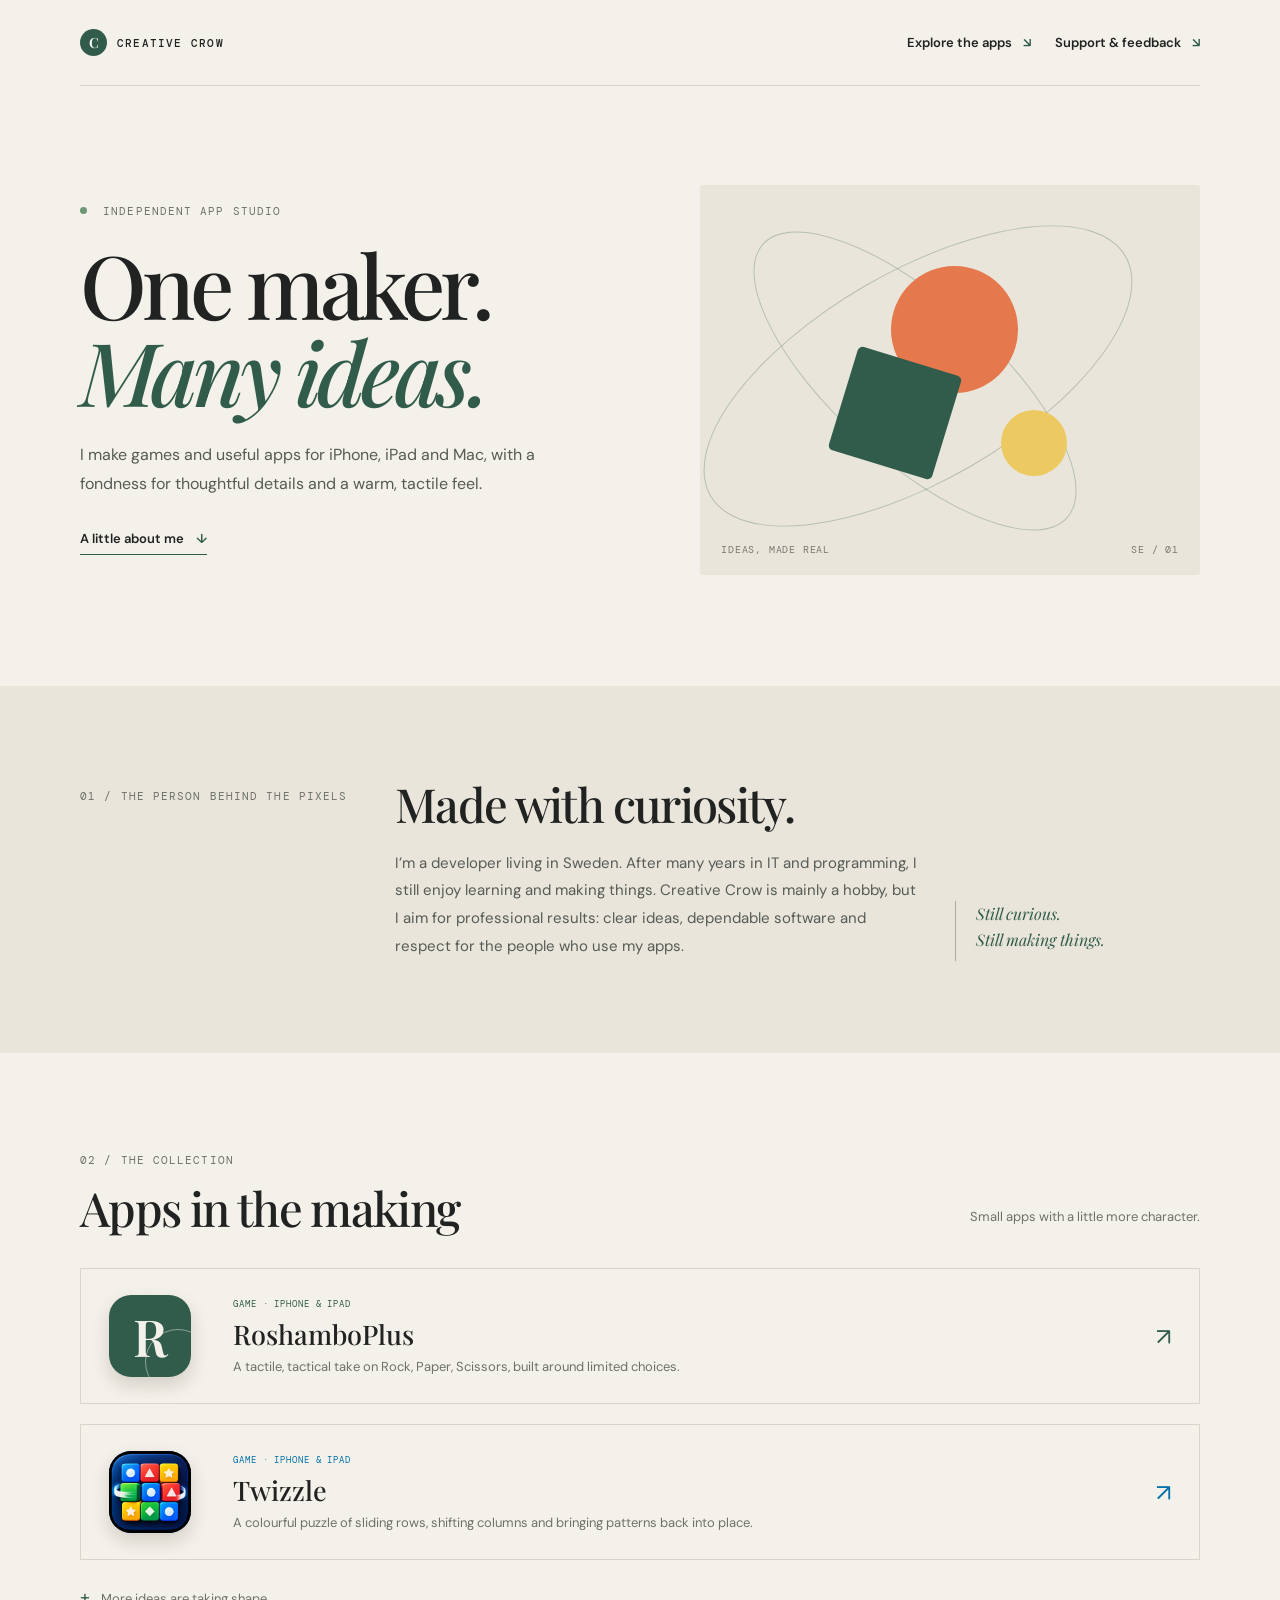
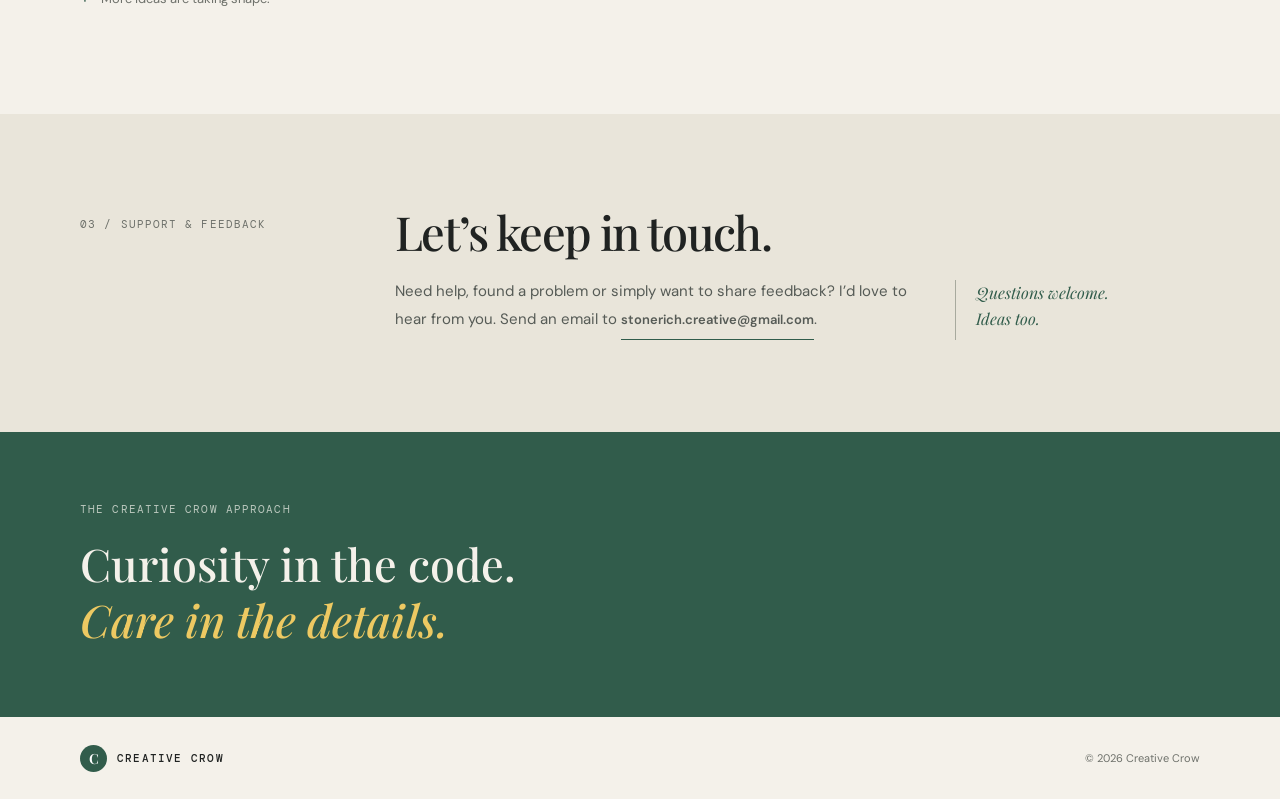
==== commit 0c136a3e: "feature: Twizzle is described as of build 1" ====
--- a/index.html
+++ b/index.html
@@ -54,6 +54,11 @@
         <div class="app-info"><p class="eyebrow">GAME · iPhone &amp; iPad</p><h3>RoshamboPlus</h3><p>A tactile, tactical take on Rock, Paper, Scissors, built around limited choices.</p></div>
         <span class="card-arrow" aria-label="View RoshamboPlus">↗</span>
       </a>
+      <a class="app-card twizzle-card" href="twizzle/">
+        <div class="app-icon" aria-hidden="true"><img src="images/twizzle_icon.png" alt="" width="1024" height="1024" loading="lazy"></div>
+        <div class="app-info"><p class="eyebrow">GAME · iPhone &amp; iPad</p><h3>Twizzle</h3><p>A colourful puzzle of sliding rows, shifting columns and bringing patterns back into place.</p></div>
+        <span class="card-arrow" aria-label="View Twizzle">↗</span>
+      </a>
       <p class="coming-note"><span>+</span> More ideas are taking shape.</p>
     </section>
 
--- a/styles.css
+++ b/styles.css
@@ -34,3 +34,15 @@
 @media(max-width:760px){.app-page .product-showcase{margin-top:28px;padding:34px 22px}.app-page .product-section,.app-page .policy-section{padding:28px 22px}.app-page .product-section{gap:10px}}
 
 .site-header nav{display:flex;gap:24px;align-items:center}
+
+/* Twizzle: bright tiles, blue-to-turquoise gradients and clear white symbols. */
+.twizzle-card{margin-top:20px}.twizzle-card .app-icon{background:#063570}.twizzle-card .app-info .eyebrow,.twizzle-card .card-arrow{color:#006eaa}
+.twizzle-page{--paper:#f0fafb;--ink:#123849;--muted:#496773;--line:#bfdde2;--green:#006b89;--orange:#b64d08;--yellow:#ffdb00;background:linear-gradient(150deg,#e9f5fc,#e8fbf7 65%,#e2f7fb);color:var(--ink)}
+.twizzle-page .site-header{border-bottom-color:#acd4df}.twizzle-page .wordmark-mark{background:#0077b7}.twizzle-page .product-hero{background:linear-gradient(135deg,#006eaa,#008caa 55%,#00a99a);color:#fff;border:1px solid #66c9dc;border-radius:28px;padding:48px 42px;box-shadow:0 16px 36px rgba(0,77,112,.14)}
+.twizzle-page .product-hero h1{color:#fff}.twizzle-page .product-hero .eyebrow{color:#ffec78}.twizzle-page .product-hero .lead{color:#e4f9ff}.twizzle-page .product-icon img{height:auto;border-radius:24%;box-shadow:0 18px 35px rgba(0,33,86,.28)}
+.twizzle-page .product-showcase{gap:60px;padding:60px 42px;margin:32px 0;background:rgba(255,255,255,.7);border:1px solid var(--line);border-radius:24px}.twizzle-page .showcase-copy h2,.twizzle-page .product-section h2{color:#005a79}.twizzle-page .showcase-copy>p,.twizzle-page .product-section p,.twizzle-page .policy-section p{color:#365966;line-height:1.85;font-size:15px}.twizzle-page .showcase-copy>p{margin:0}.twizzle-page .showcase-copy>p+p,.twizzle-page .product-section p+p{margin-top:18px}
+.twizzle-page .screenshot-frame{background:#005e79;border:1px solid #61cbd8;border-radius:24px;padding:10px;box-shadow:0 16px 35px rgba(0,77,112,.18)}.twizzle-page .screenshot-frame img{border-radius:16px}.twizzle-page .screenshot-frame figcaption{color:#e5fbff;font-size:10px;line-height:1.6;letter-spacing:.025em;padding:12px 5px 4px}
+.twizzle-page .product-section{padding:38px 42px;margin:24px 0;border:1px solid var(--line);border-radius:24px;background:#fff}.twizzle-page .product-section h2{margin-bottom:16px}.twizzle-page .draft-note{background:#e5f6fb;border-left-color:#008cc8;color:#145169;border-radius:0 12px 12px 0}.twizzle-page .eyebrow{color:#006b89}.twizzle-page .product-section>.eyebrow{padding-top:8px}
+.twizzle-page .policy-date{margin:38px 0 24px}.twizzle-page .policy-section{background:rgba(255,255,255,.85);border:1px solid var(--line);border-radius:20px;padding:30px 36px;margin:20px 0}.twizzle-page .policy-section h2{color:#005a79}.twizzle-page .policy-section a{color:#006581;text-decoration:underline;text-underline-offset:3px}.twizzle-page .page-actions{flex-wrap:wrap;line-height:1.6}.twizzle-page .page-actions a{color:#006581}.twizzle-page .page-actions a:hover{color:#00415c}
+.twizzle-page .site-footer{border-top:1px solid var(--line)}.twizzle-page a:focus-visible,.twizzle-card:focus-visible{outline:3px solid #0078b7;outline-offset:5px}.twizzle-page .product-hero a:focus-visible{outline-color:#ffdb00}
+@media(max-width:760px){.twizzle-page .product-hero{padding:34px 22px;border-radius:22px}.twizzle-page .product-showcase{padding:34px 22px;gap:30px}.twizzle-page .product-section,.twizzle-page .policy-section{padding:28px 22px}.twizzle-page .product-hero h1{font-size:clamp(44px,12vw,78px)}.twizzle-page .product-icon{height:auto}.twizzle-page .product-icon img{width:200px;max-width:100%}.twizzle-page .product-section>.eyebrow{padding-top:0}.twizzle-page .page-actions{gap:16px 24px}}
